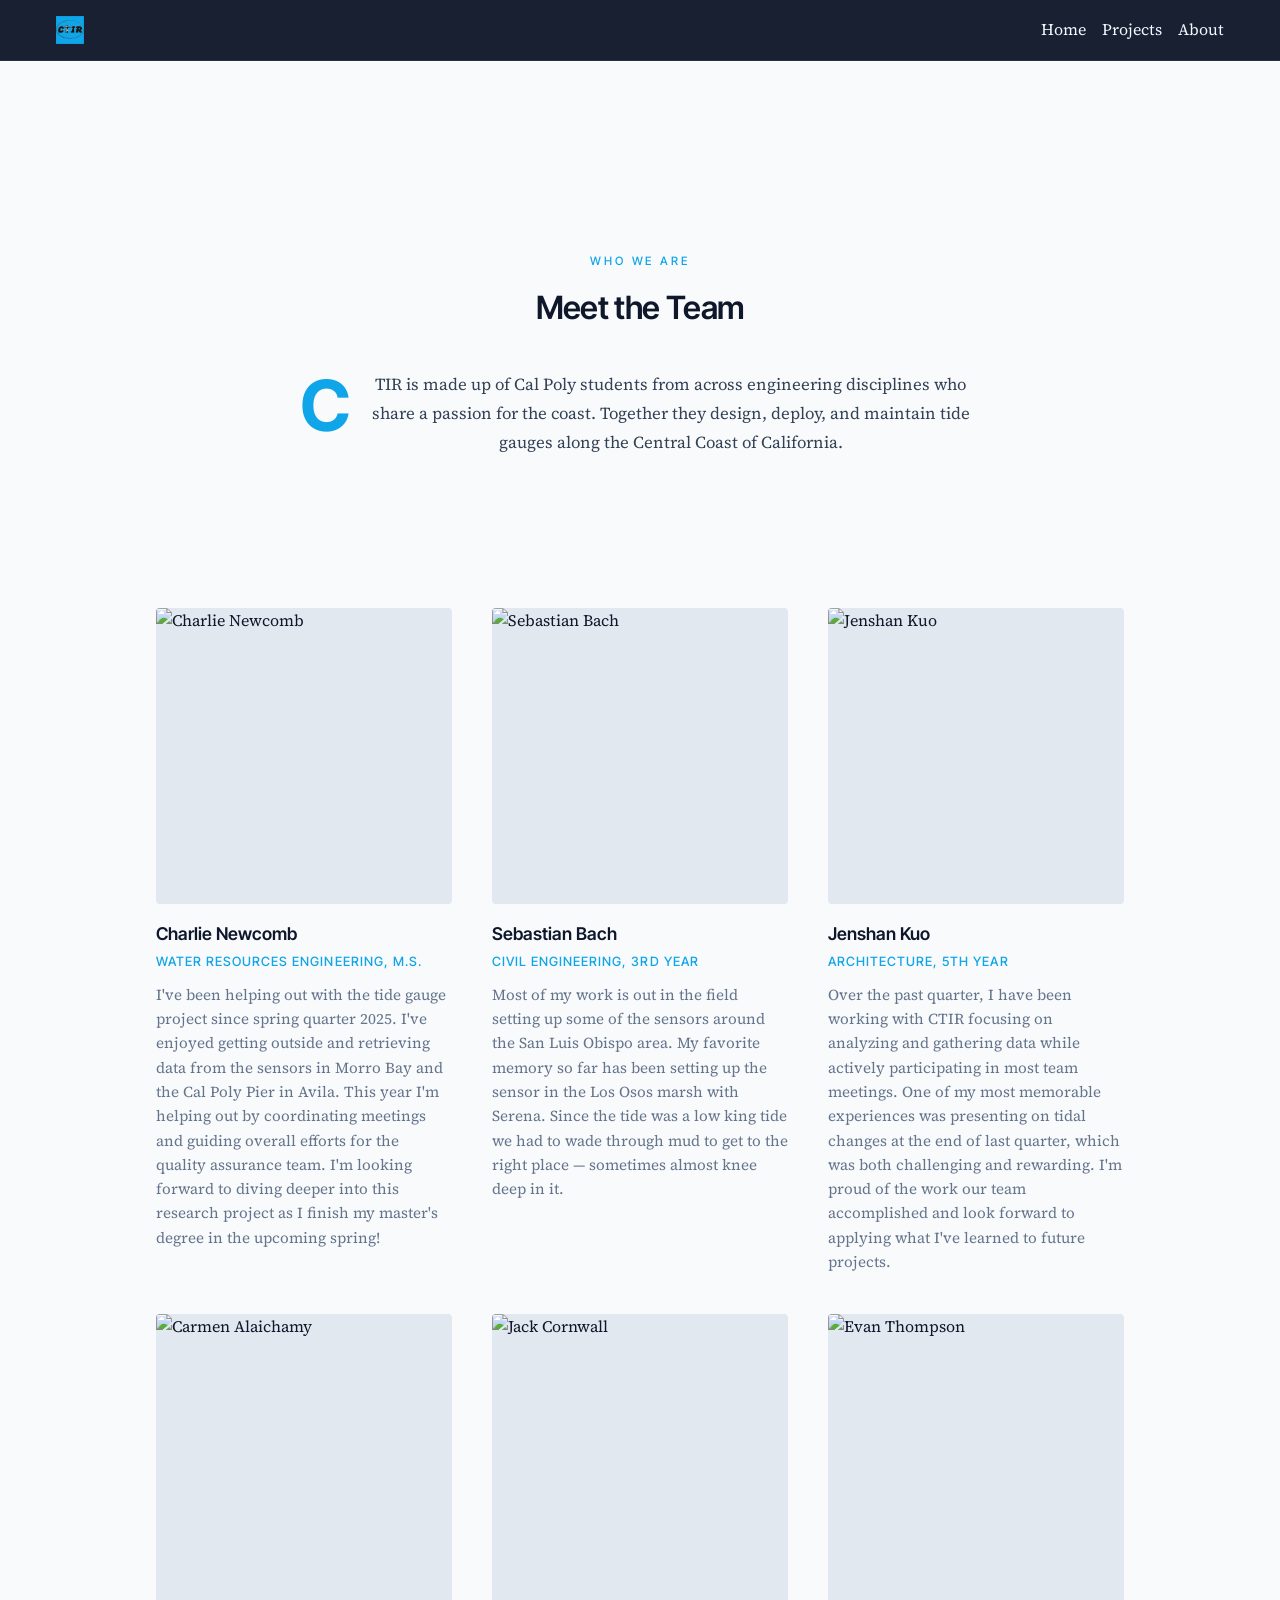
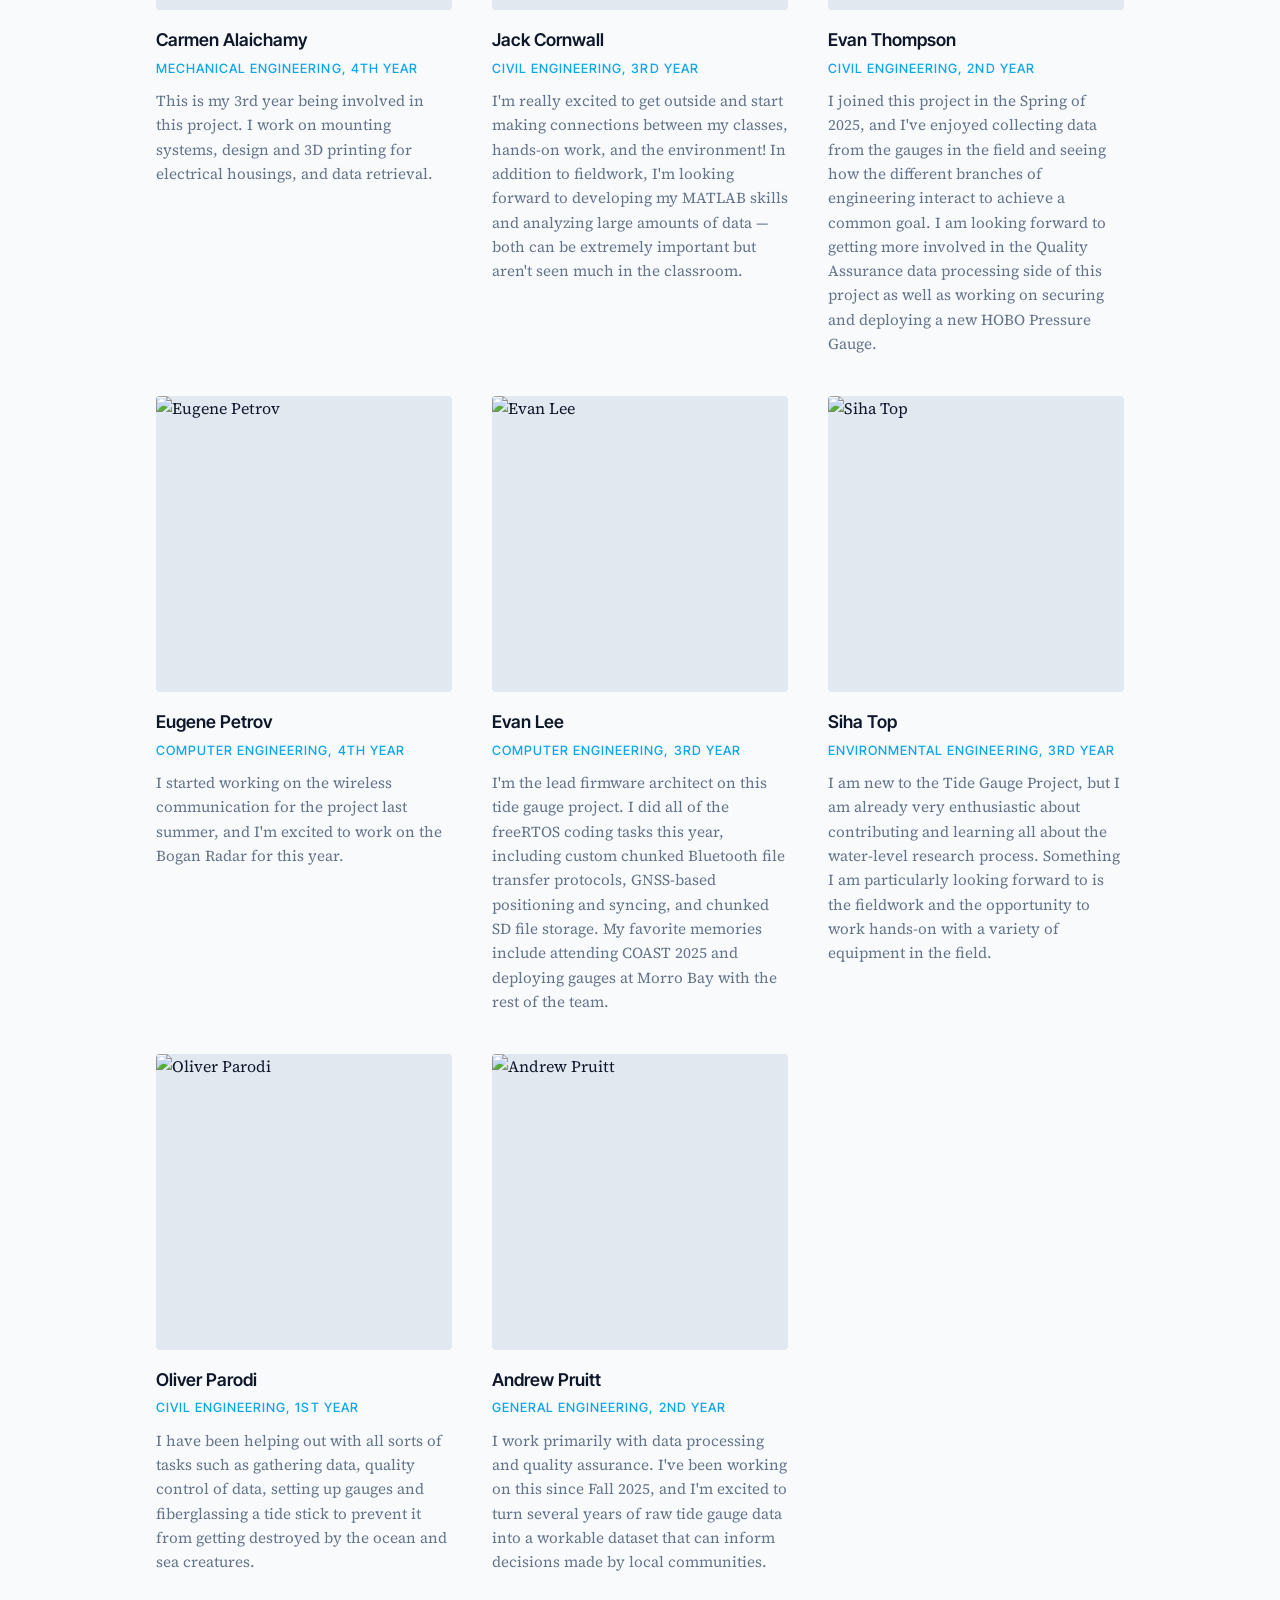
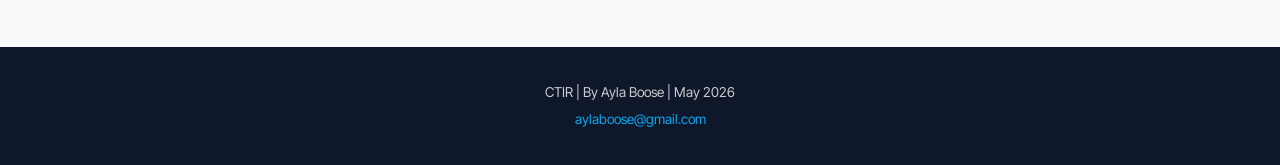
==== about.html @ 371cfb8a "Add files via upload" ====
<!DOCTYPE html>
<html lang="en">
<head>
    <meta charset="UTF-8">
    <meta name="viewport" content="width=device-width, initial-scale=1.0">
    <title>About — CTIR</title>
    <link href="https://fonts.googleapis.com/css2?family=Caveat:wght@400;700&family=Inter+Tight:wght@300;400;500;600;700;900&family=Source+Serif+4:ital,wght@0,400;0,600;1,400&display=swap" rel="stylesheet">
    <link rel="stylesheet" href="style.css">
</head>
<body>
    <div id="scroll-progress"></div>

    <nav class="navbar scrolled">
        <div class="nav-container">
            <div class="logo"><img src="img/Artboard 1.png" /></div>
            <button class="hamburger" onclick="toggleNav()">
                <span></span>
                <span></span>
                <span></span>
            </button>
            <ul class="nav-links">
                <li><a href="index.html">Home</a></li>
                <li><a href="projects.html">Projects</a></li>
                <li><a href="about.html">About</a></li>
            </ul>
        </div>
    </nav>

    <section class="section story-text page-header">
        <span class="eyebrow">Who We Are</span>
        <h2>Meet the Team</h2>
        <p class="lead">CTIR is made up of Cal Poly students from across engineering disciplines who share a passion for the coast. Together they design, deploy, and maintain tide gauges along the Central Coast of California.</p>
    </section>

    <section class="section team-section">
        <div class="team-grid">

            <div class="team-card">
                <img src="https://drive.google.com/thumbnail?id=1FMKaZgAqzTxqPeZy336uRZpb05bdWrJz&sz=w400" alt="Charlie Newcomb" class="team-headshot">
                <div class="team-info">
                    <h3 class="team-name">Charlie Newcomb</h3>
                    <p class="team-role">Water Resources Engineering, M.S.</p>
                    <p class="team-bio">I've been helping out with the tide gauge project since spring quarter 2025. I've enjoyed getting outside and retrieving data from the sensors in Morro Bay and the Cal Poly Pier in Avila. This year I'm helping out by coordinating meetings and guiding overall efforts for the quality assurance team. I'm looking forward to diving deeper into this research project as I finish my master's degree in the upcoming spring!</p>
                </div>
            </div>

            <div class="team-card">
                <img src="https://drive.google.com/thumbnail?id=1Q3j2X6rcwWSLVxJKqeWXJdQ-cdLcFeIQ&sz=w400" alt="Sebastian Bach" class="team-headshot">
                <div class="team-info">
                    <h3 class="team-name">Sebastian Bach</h3>
                    <p class="team-role">Civil Engineering, 3rd Year</p>
                    <p class="team-bio">Most of my work is out in the field setting up some of the sensors around the San Luis Obispo area. My favorite memory so far has been setting up the sensor in the Los Osos marsh with Serena. Since the tide was a low king tide we had to wade through mud to get to the right place — sometimes almost knee deep in it.</p>
                </div>
            </div>

            <div class="team-card">
                <img src="https://drive.google.com/thumbnail?id=1XIW5AVnyJSqJCS4Or6MGAH--Qb8UlMqq&sz=w400" alt="Jenshan Kuo" class="team-headshot">
                <div class="team-info">
                    <h3 class="team-name">Jenshan Kuo</h3>
                    <p class="team-role">Architecture, 5th Year</p>
                    <p class="team-bio">Over the past quarter, I have been working with CTIR focusing on analyzing and gathering data while actively participating in most team meetings. One of my most memorable experiences was presenting on tidal changes at the end of last quarter, which was both challenging and rewarding. I'm proud of the work our team accomplished and look forward to applying what I've learned to future projects.</p>
                </div>
            </div>

            <div class="team-card">
                <img src="https://drive.google.com/thumbnail?id=1GfjWoiL4YIT-pq7QzvQWUxVIDGWyRFJ6&sz=w400" alt="Carmen Alaichamy" class="team-headshot">
                <div class="team-info">
                    <h3 class="team-name">Carmen Alaichamy</h3>
                    <p class="team-role">Mechanical Engineering, 4th Year</p>
                    <p class="team-bio">This is my 3rd year being involved in this project. I work on mounting systems, design and 3D printing for electrical housings, and data retrieval.</p>
                </div>
            </div>

            <div class="team-card">
                <img src="https://drive.google.com/thumbnail?id=1dsBkPF2pNdKwRRVxSBp8sl45mLHavTRt&sz=w400" alt="Jack Cornwall" class="team-headshot">
                <div class="team-info">
                    <h3 class="team-name">Jack Cornwall</h3>
                    <p class="team-role">Civil Engineering, 3rd Year</p>
                    <p class="team-bio">I'm really excited to get outside and start making connections between my classes, hands-on work, and the environment! In addition to fieldwork, I'm looking forward to developing my MATLAB skills and analyzing large amounts of data — both can be extremely important but aren't seen much in the classroom.</p>
                </div>
            </div>

            <div class="team-card">
                <img src="https://drive.google.com/thumbnail?id=1uEl2DtOt8whtW8QeQpo-G2m7NwO56y-w&sz=w400" alt="Evan Thompson" class="team-headshot">
                <div class="team-info">
                    <h3 class="team-name">Evan Thompson</h3>
                    <p class="team-role">Civil Engineering, 2nd Year</p>
                    <p class="team-bio">I joined this project in the Spring of 2025, and I've enjoyed collecting data from the gauges in the field and seeing how the different branches of engineering interact to achieve a common goal. I am looking forward to getting more involved in the Quality Assurance data processing side of this project as well as working on securing and deploying a new HOBO Pressure Gauge.</p>
                </div>
            </div>

            <div class="team-card">
                <img src="https://drive.google.com/thumbnail?id=1QygRYnPOdk9OgGnygCMUwknDyRATzQh9&sz=w400" alt="Eugene Petrov" class="team-headshot">
                <div class="team-info">
                    <h3 class="team-name">Eugene Petrov</h3>
                    <p class="team-role">Computer Engineering, 4th Year</p>
                    <p class="team-bio">I started working on the wireless communication for the project last summer, and I'm excited to work on the Bogan Radar for this year.</p>
                </div>
            </div>

            <div class="team-card">
                <img src="https://drive.google.com/thumbnail?id=1WKhp0tO-bKHM2mnYMnk4MQwyBh2dLrxb&sz=w400" alt="Evan Lee" class="team-headshot">
                <div class="team-info">
                    <h3 class="team-name">Evan Lee</h3>
                    <p class="team-role">Computer Engineering, 3rd Year</p>
                    <p class="team-bio">I'm the lead firmware architect on this tide gauge project. I did all of the freeRTOS coding tasks this year, including custom chunked Bluetooth file transfer protocols, GNSS-based positioning and syncing, and chunked SD file storage. My favorite memories include attending COAST 2025 and deploying gauges at Morro Bay with the rest of the team.</p>
                </div>
            </div>

            <div class="team-card">
                <img src="https://drive.google.com/thumbnail?id=1UXLxoh85RIbJtyfDKmt6eATZEpkKBKWR&sz=w400" alt="Siha Top" class="team-headshot">
                <div class="team-info">
                    <h3 class="team-name">Siha Top</h3>
                    <p class="team-role">Environmental Engineering, 3rd Year</p>
                    <p class="team-bio">I am new to the Tide Gauge Project, but I am already very enthusiastic about contributing and learning all about the water-level research process. Something I am particularly looking forward to is the fieldwork and the opportunity to work hands-on with a variety of equipment in the field.</p>
                </div>
            </div>

            <div class="team-card">
                <img src="https://drive.google.com/thumbnail?id=1LU6aJ-p-XzOK0tp7iBeZWWrpvlUiamV8&sz=w400" alt="Oliver Parodi" class="team-headshot">
                <div class="team-info">
                    <h3 class="team-name">Oliver Parodi</h3>
                    <p class="team-role">Civil Engineering, 1st Year</p>
                    <p class="team-bio">I have been helping out with all sorts of tasks such as gathering data, quality control of data, setting up gauges and fiberglassing a tide stick to prevent it from getting destroyed by the ocean and sea creatures.</p>
                </div>
            </div>

            <div class="team-card">
                <img src="https://drive.google.com/thumbnail?id=1Jj42MCmouS7PyjIXkImqj_JLCi2IH0TE&sz=w400" alt="Andrew Pruitt" class="team-headshot">
                <div class="team-info">
                    <h3 class="team-name">Andrew Pruitt</h3>
                    <p class="team-role">General Engineering, 2nd Year</p>
                    <p class="team-bio">I work primarily with data processing and quality assurance. I've been working on this since Fall 2025, and I'm excited to turn several years of raw tide gauge data into a workable dataset that can inform decisions made by local communities.</p>
                </div>
            </div>

        </div>
    </section>

    <footer id="footer">
        <p>CTIR | By Ayla Boose | May 2026</p>
        <p><a href="mailto:aylaboose@gmail.com">aylaboose@gmail.com</a></p>
    </footer>

    <button id="back-to-top" title="Back to top">&#8593; Top</button>
    <script src="script.js"></script>
</body>
</html>
---- style.css ----
/* ============================================
   TYPOGRAPHY & COLOR PALETTE
   Change these values to customize your entire story
   ============================================ */

:root {
    --primary-font: 'Source Serif 4', Georgia, serif;
    --heading-font: 'Inter Tight', system-ui, sans-serif;
    --primary-color: #0f172a;
    --secondary-color: #64748b;
    --accent-color: #0ea5e9;
    --background-color: #f8fafc;
    --dark-bg: #0f172a;
    --border-color: #cbd5e1;
    --spacing-unit: 16px;
}

/* ============================================
   GLOBAL STYLES
   ============================================ */

* {
    margin: 0;
    padding: 0;
    box-sizing: border-box;
}

html {
    scroll-behavior: smooth;
}

body {
    font-family: var(--primary-font);
    color: var(--primary-color);
    background-color: var(--background-color);
    line-height: 1.6;
    padding-top: 60px;
    font-feature-settings: "kern" 1, "liga" 1;
}

h1, h2, h3 {
    text-wrap: balance;
}

/* ============================================
   NAVIGATION BAR
   Fixed header that stays at top when scrolling
   ============================================ */

.navbar {
    position: fixed;
    top: 0;
    width: 100%;
    background-color: transparent;
    border-bottom: 1px solid rgba(240, 249, 255, 0.25);
    z-index: 1000;
    transition: background-color 0.35s ease, border-color 0.35s ease;
}

.navbar.scrolled {
    background-color: rgba(15, 23, 42, 0.96);
    backdrop-filter: blur(10px);
    border-bottom-color: rgba(255, 255, 255, 0.08);
}

.navbar.scrolled .logo,
.navbar.scrolled .nav-links a {
    color: #f0f9ff;
}

.navbar.scrolled .hamburger span {
    background-color: #f0f9ff;
}

.nav-container {
    max-width: 1200px;
    margin: 0 auto;
    padding: var(--spacing-unit);
    display: flex;
    justify-content: space-between;
    align-items: center;
}

.logo {
    color: #f0f9ff;
    font-size: 1.2em;
    font-weight: bold;
    font-family: var(--heading-font);
}

.logo img {
    height: 28px;
    width: auto;
    display: block;
    margin-right: auto;
}

.nav-links {
    display: flex;
    list-style: none;
    gap: var(--spacing-unit);
}

.nav-links a {
    color: #f0f9ff;
    text-decoration: none;
    transition: color 0.3s;
}

.nav-links a:hover {
    color: var(--accent-color);
}

/* ============================================
   HAMBURGER MENU (Mobile Only)
   Shows on screens smaller than 768px
   ============================================ */

.hamburger {
    display: none;
    flex-direction: column;
    justify-content: space-between;
    width: 28px;
    height: 20px;
    background: none;
    border: none;
    cursor: pointer;
    padding: 0;
}

.hamburger span {
    display: block;
    height: 3px;
    width: 100%;
    background-color: #f0f9ff;
    border-radius: 2px;
    transition: all 0.3s ease;
}

/* ============================================
   HERO SECTION
   Full-screen background image with headline overlay
   - TO CHANGE THE BACKGROUND IMAGE: update the
     background-image URL below
   ============================================ */

.hero {
    min-height: 75vh;
    background-image: url('img/hero.jpg'); /* <-- Change this to your image */
    background-size: cover;
    background-position: center;
    display: grid;
    grid-template-columns: 1fr 1fr;
    grid-template-rows: auto auto 1fr auto;
    padding: 80px 60px 60px;
    position: relative;
    margin-top: -60px;
}

.hero::before {
    content: '';
    position: absolute;
    inset: 0;
    background: linear-gradient(to top, rgba(10,20,40,0.92) 0%, rgba(10,20,40,0.3) 55%, transparent 100%);
    pointer-events: none;
}

.hero .byline {
    grid-column: 1;
    grid-row: 1;
    align-self: start;
    margin: 0;
    position: relative;
    z-index: 1;
}

.hero h1 {
    grid-column: 1;
    grid-row: 4;
    align-self: end;
    margin: 0;
    position: relative;
    z-index: 1;
    font-size: clamp(3.5em, 7vw, 7em);
    font-weight: 500;
    color: #f0f9ff;
    line-height: 1.0;
}

.hero .deck {
    grid-column: 2;
    grid-row: 2;
    align-self: start;
    justify-self: end;
    text-align: right;
    max-width: 480px;
    margin: 0;
    position: relative;
    z-index: 1;
}

.hero .scroll-hint {
    grid-column: 2;
    grid-row: 4;
    align-self: end;
    justify-self: end;
    color: rgba(240, 249, 255, 0.7);
    font-family: var(--heading-font);
    font-size: 0.85em;
    margin: 0;
    position: relative;
    z-index: 1;
}

h1 {
    font-family: var(--heading-font);
    font-size: 4.2em;
    font-weight: 900;
    color: var(--primary-color);
    line-height: 1.05;
    letter-spacing: -0.03em;
    margin-bottom: 20px;
}

.deck {
    font-size: 1.4em;
    font-weight: 400;
    color: rgba(240, 249, 255, 0.9);
    line-height: 1.5;
}

.byline {
    font-size: 0.8em;
    font-weight: 500;
    color: rgba(240, 249, 255, 0.65);
    font-family: var(--heading-font);
    text-transform: uppercase;
    letter-spacing: 0.1em;
}

/* ============================================
   HERO ELEMENTS IMAGE
   ============================================ */

.hero-elements {
    grid-column: 2;
    grid-row: 1;
    align-self: start;
    justify-self: end;
    width: 200px;
    height: auto;
    position: relative;
    z-index: 2;
}


/* ============================================
   PARALLAX DIVIDERS
   Full-width image strips between sections
   - TO CHANGE IMAGES: update the background-image
     URLs in .parallax-1, .parallax-2, .parallax-3
   - On mobile, the fixed effect is automatically
     disabled for better performance
   ============================================ */

.parallax-divider {
    min-height: 160px;
    background-attachment: fixed;
    background-size: cover;
    background-position: center;
    width: 100vw;
    margin-left: calc(-50vw + 50%);
}

.parallax-1 {
    background-image: url('img/parallax1.jpg');
}

.parallax-2 {
    background-image: url('img/parallax2.jpg');
}

.parallax-3 {
    background-image: url('img/parallax3.jpg');
}

/* ============================================
   BACK TO TOP BUTTON
   Appears in the bottom-right corner after
   the user scrolls down 300px
   ============================================ */

#back-to-top {
    opacity: 0;
    visibility: hidden;
    position: fixed;
    bottom: 24px;
    right: 24px;
    z-index: 999;
    background-color: var(--primary-color);
    color: #f0f9ff;
    border: none;
    padding: 10px 16px;
    font-family: var(--heading-font);
    font-size: 0.85em;
    cursor: pointer;
    border-radius: 4px;
    transition: opacity 0.3s ease, visibility 0.3s ease, background-color 0.2s ease;
}

#back-to-top.visible {
    opacity: 1;
    visibility: visible;
}

#back-to-top:hover {
    background-color: var(--accent-color);
}

/* ============================================
   CONTENT SECTIONS
   Shared styles for Photos, Audio, Video sections
   ============================================ */

.section {
    padding: 72px var(--spacing-unit);
    max-width: 1000px;
    margin: 0 auto;
}

.page-header {
    padding-top: 120px;
}

.section h2 {
    font-family: var(--heading-font);
    font-size: 2em;
    font-weight: 600;
    letter-spacing: -0.02em;
    color: var(--primary-color);
    margin: 0 auto 36px;
    padding-bottom: 0;
    border-bottom: none;
    width: fit-content;
    display: block;
    text-align: center;
}

.section-intro {
    color: var(--secondary-color);
    margin: 0 auto 36px;
    max-width: 700px;
    text-align: center;
}

/* ============================================
   STORY TEXT SECTION
   ============================================ */

.story-text p {
    max-width: 680px;
    margin: 0 auto 1.8em;
    font-size: 1.05em;
    font-weight: 400;
    line-height: 1.75;
    text-align: center;
    color: #334155;
}

.story-text h2 {
    margin-top: 72px;
}

.story-text h2:first-child {
    margin-top: 0;
}

.story-text h1 {
    margin-top: 200px;
}

blockquote {
    max-width: 620px;
    margin: 64px auto;
    padding: 20px 32px 20px 40px;
    font-family: var(--primary-font);
    font-size: 1.25em;
    font-style: italic;
    font-weight: 400;
    line-height: 1.7;
    text-align: left;
    color: var(--primary-color);
    border-left: 4px solid var(--accent-color);
    position: relative;
    background-color: transparent;
}

blockquote::before {
    content: '\201C';
    position: absolute;
    top: -4px;
    left: 28px;
    font-family: var(--primary-font);
    font-size: 5em;
    line-height: 1;
    color: var(--accent-color);
    opacity: 0.2;
    pointer-events: none;
}

/* Alternate background for every other section */
.alt-bg {
    max-width: 100%;
    background-color: #0f172a;
    padding: 72px 40px;
    color: #e2f0fb;
    border-radius: 8px;
    box-shadow: 0 8px 40px rgba(0, 0, 0, 0.28), 0 2px 10px rgba(0, 0, 0, 0.14);
    margin-left: calc(-1 * var(--spacing-unit));
    margin-right: calc(-1 * var(--spacing-unit));
    margin-bottom: 72px;
}

.alt-bg h2 {
    color: #f0f9ff;
}

.alt-bg .section-intro {
    color: #94a3b8;
}

.alt-bg .audio-label {
    color: #94a3b8;
}

.alt-bg .audio-instructions {
    color: #64748b;
}

.alt-bg .slide-counter {
    color: #94a3b8;
}

/* ============================================
   PHOTOS / SLIDESHOW
   ============================================ */

.slideshow {
    position: relative;
    width: 100%;
    background-color: #0f172a;
}

.slide {
    display: none;
}

.slide.active {
    display: block;
}

.slide img {
    width: 100%;
    height: auto;
    display: block;
}

.caption {
    background-color: #0f172a;
    color: #f0f9ff;
    font-size: 0.8em;
    font-style: italic;
    padding: 10px 14px;
    text-align: center;
}

.slide-controls {
    display: flex;
    align-items: center;
    justify-content: center;
    gap: 20px;
    margin-top: 12px;
}

.slide-controls button {
    background-color: var(--primary-color);
    color: #f0f9ff;
    border: none;
    padding: 8px 20px;
    cursor: pointer;
    font-family: var(--heading-font);
    font-size: 0.9em;
    border-radius: 100px;
    transition: background-color 0.2s;
}

.slide-controls button:hover {
    background-color: var(--accent-color);
}

.slide-counter {
    font-family: var(--heading-font);
    font-size: 0.9em;
    color: var(--secondary-color);
}

/* ============================================
   AUDIO SECTION
   Clickable speaker images with GIF/JPG rollover
   ============================================ */

.audio-board {
    display: flex;
    justify-content: center;
    gap: 32px;
    flex-wrap: wrap;
}

.audio-speaker {
    position: relative;
    text-align: center;
    flex: 1 1 200px;
    max-width: 280px;
}

.audio-speaker .rollover {
    transition: transform 0.25s ease;
}

.audio-speaker:hover .rollover {
    transform: scale(1.02);
}

.audio-speaker::after {
    content: '▶';
    position: absolute;
    top: 12px;
    right: 12px;
    width: 32px;
    height: 32px;
    background-color: rgba(0, 0, 0, 0.6);
    color: #f0f9ff;
    border-radius: 50%;
    display: flex;
    align-items: center;
    justify-content: center;
    font-size: 0.75em;
    padding-left: 2px;
    pointer-events: none;
    transition: background-color 0.2s ease;
}

.audio-speaker:hover::after {
    background-color: var(--accent-color);
}

.rollover {
    width: 100%;
    cursor: pointer;
    display: block;
}

.audio-label {
    font-family: var(--heading-font);
    font-size: 0.9em;
    font-weight: bold;
    margin-top: 8px;
    color: var(--secondary-color);
    text-transform: uppercase;
    letter-spacing: 0.03em;
}

.audio-instructions {
    text-align: center;
    margin-top: 20px;
    font-size: 0.85em;
    color: var(--secondary-color);
    font-family: var(--heading-font);
}

/* ============================================
   VIDEO SECTION
   ============================================ */

.video-wrapper {
    width: 100%;
}

video {
    width: 100%;
    height: auto;
    display: block;
    background-color: #0f172a;
}

/* ============================================
   INFOGRAPHIC (Optional section)
   ============================================ */

.infographic-wrapper {
    width: 100%;
    overflow: hidden;
}

.infographic-wrapper iframe {
    width: 100%;
    border: none;
}

/* ============================================
   READ ABOUT US LINKS
   ============================================ */

#read-about-us a,
#read-about-us a:visited,
#read-about-us a:hover,
#read-about-us a:active {
    color: var(--accent-color);
    text-decoration: none;
}

#read-about-us h2 + p,
#read-about-us p + p {
    margin-top: 2.4em;
}

/* ============================================
   ARTICLE CARDS (Read About Us)
   ============================================ */

.article-cards {
    display: grid;
    grid-template-columns: repeat(3, 1fr);
    gap: 24px;
    margin-top: 40px;
}

.article-card {
    position: relative;
    background: #fff;
    border-radius: 4px;
    overflow: hidden;
    border: 1px solid var(--border-color);
    box-shadow: none;
    text-decoration: none;
    display: flex;
    flex-direction: column;
    transition: transform 0.25s ease, box-shadow 0.25s ease, border-color 0.25s ease;
}

.article-card::before {
    content: '';
    position: absolute;
    top: 0;
    left: 0;
    width: 100%;
    height: 3px;
    background-color: var(--accent-color);
    transform: scaleX(0);
    transform-origin: left;
    transition: transform 0.3s ease;
    z-index: 2;
}

.article-card:hover {
    transform: translateY(-4px);
    border-color: var(--accent-color);
    box-shadow: 0 8px 32px rgba(14, 165, 233, 0.15);
}

.article-card:hover::before {
    transform: scaleX(1);
}

.article-card-img {
    height: 180px;
    background-size: cover;
    background-position: center;
    background-color: var(--accent-color);
    transition: opacity 0.25s ease;
}

.article-card:hover .article-card-img {
    opacity: 0.88;
}

.article-card-body {
    padding: 20px;
    display: flex;
    flex-direction: column;
    gap: 10px;
    flex: 1;
}

.article-card-body p {
    font-family: var(--heading-font);
    font-size: 0.95em;
    font-weight: 600;
    color: var(--primary-color);
    line-height: 1.4;
    margin: 0;
    text-align: left;
}

.article-source {
    font-family: var(--heading-font);
    font-size: 0.75em;
    font-weight: 500;
    color: var(--accent-color);
    text-transform: uppercase;
    letter-spacing: 0.08em;
    margin-top: auto;
}

@media (max-width: 768px) {
    .article-cards {
        grid-template-columns: 1fr;
        justify-items: center;
    }

    .article-card {
        width: 100%;
        max-width: 420px;
    }

    .article-card-img {
        background-position: center center;
    }
}

/* ============================================
   DROP CAP
   ============================================ */

.story-text .lead::first-letter {
    float: left;
    font-family: var(--heading-font);
    font-size: 4.2em;
    font-weight: 700;
    line-height: 0.85;
    padding: 6px 10px 0 0;
    color: var(--accent-color);
}

/* ============================================
   LOCATION LIST
   ============================================ */

.location-list {
    max-width: 680px;
    margin: 0 auto 1.8em;
    padding: 0;
    list-style: none;
}

.location-list li {
    font-size: 1.05em;
    line-height: 1.7;
    color: #334155;
    padding: 14px 0;
    border-bottom: 1px solid var(--border-color);
    text-align: left;
}

.location-list li:last-child {
    border-bottom: none;
}

.location-list strong {
    font-family: var(--heading-font);
    font-weight: 600;
    color: var(--primary-color);
}

.storymap-wrapper {
    margin-top: 48px;
    width: 100%;
    position: relative;
    padding-bottom: 56.25%;
    height: 0;
    overflow: hidden;
    border-radius: 6px;
}

.storymap-wrapper iframe {
    position: absolute;
    top: 0;
    left: 0;
    width: 100%;
    height: 100%;
    border: none;
}

/* ============================================
   PULL QUOTE
   ============================================ */

.pull-quote {
    max-width: 760px;
    margin: 64px auto;
    padding: 0 20px;
    font-family: var(--heading-font);
    font-size: 1.9em;
    font-weight: 500;
    line-height: 1.3;
    text-align: center;
    color: var(--primary-color);
    letter-spacing: -0.01em;
}

.pull-quote::before { content: '\201C'; color: var(--accent-color); }
.pull-quote::after  { content: '\201D'; color: var(--accent-color); }

/* ============================================
   EYEBROW LABELS
   ============================================ */

.eyebrow {
    display: block;
    font-family: var(--heading-font);
    font-size: 0.72em;
    font-weight: 500;
    text-transform: uppercase;
    letter-spacing: 0.25em;
    color: var(--accent-color);
    text-align: center;
    margin-bottom: 12px;
}

.story-text .eyebrow {
    margin-top: 72px;
}

.story-text .eyebrow + h2 {
    margin-top: 0;
}

#news .eyebrow {
    margin-top: 0;
}

/* ============================================
   SCROLL PROGRESS BAR
   ============================================ */

#scroll-progress {
    position: fixed;
    top: 0;
    left: 0;
    height: 3px;
    width: 0%;
    background-color: var(--accent-color);
    z-index: 1001;
    transition: width 0.1s ease-out;
}

/* ============================================
   SCROLL REVEAL WORDS
   ============================================ */

.reveal-word {
    color: #94a3b8;
    transition: color 0.5s ease;
    display: inline;
}

.reveal-word.revealed {
    color: var(--primary-color);
}

.alt-bg .reveal-word {
    color: rgba(255, 255, 255, 0.08);
}

.alt-bg .reveal-word.revealed {
    color: #f0f9ff;
}

/* ============================================
   TEAM GRID (About page)
   ============================================ */

.team-section {
    padding-top: 0;
}

.team-grid {
    display: grid;
    grid-template-columns: repeat(auto-fill, minmax(280px, 1fr));
    gap: 40px;
    margin-top: 48px;
}

.team-card {
    display: flex;
    flex-direction: column;
    gap: 16px;
}

.team-headshot {
    width: 100%;
    aspect-ratio: 1 / 1;
    object-fit: cover;
    object-position: top;
    border-radius: 4px;
    background-color: #e2e8f0;
}

.team-info {
    display: flex;
    flex-direction: column;
    gap: 4px;
}

.team-name {
    font-family: var(--heading-font);
    font-size: 1.1em;
    font-weight: 600;
    color: var(--primary-color);
    margin: 0;
}

.team-role {
    font-family: var(--heading-font);
    font-size: 0.8em;
    font-weight: 500;
    color: var(--accent-color);
    text-transform: uppercase;
    letter-spacing: 0.08em;
    margin: 0 0 6px;
}

.team-bio {
    font-size: 0.95em;
    color: var(--secondary-color);
    line-height: 1.6;
    margin: 0;
}

/* ============================================
   FOOTER
   ============================================ */

footer {
    background-color: var(--primary-color);
    color: #ccc;
    text-align: center;
    padding: 32px var(--spacing-unit);
    font-family: var(--heading-font);
    font-size: 0.85em;
    line-height: 2;
}

footer a {
    color: var(--accent-color);
    text-decoration: none;
}

footer a:hover {
    text-decoration: underline;
}

/* ============================================
   RESPONSIVE / MOBILE STYLES
   Screens smaller than 768px
   ============================================ */

@media (max-width: 768px) {

    body {
        padding-top: 56px;
    }

    .hero {
        grid-template-columns: 1fr;
        grid-template-rows: auto 1fr auto auto auto auto;
        padding: 76px 24px 40px;
        margin-top: -56px;
        min-height: unset;
        height: 700px;
    }

    .hero h1 {
        grid-column: 1;
        grid-row: 3;
        align-self: end;
        font-size: clamp(3.2em, 13vw, 4.5em);
        line-height: 1.0;
    }

    .hero-elements {
        grid-column: 1;
        grid-row: 4;
        justify-self: start;
        display: block;
        width: 120px;
        height: auto;
        margin: 12px 0;
    }

    .hero .deck {
        grid-column: 1;
        grid-row: 5;
        justify-self: start;
        text-align: left;
        max-width: 100%;
    }

    .hero .scroll-hint {
        grid-column: 1;
        grid-row: 6;
        justify-self: start;
    }

    .hamburger {
        display: flex;
    }

    .nav-links {
        display: flex;
        flex-direction: column;
        position: absolute;
        top: 56px;
        left: 0;
        width: 100%;
        background-color: rgba(15, 23, 42, 0.97);
        padding: 12px 0;
        gap: 0;
        opacity: 0;
        visibility: hidden;
        pointer-events: none;
        transform: translateY(-6px);
        transition: opacity 0.25s ease, visibility 0.25s ease, transform 0.25s ease;
    }

    .nav-links.open {
        opacity: 1;
        visibility: visible;
        pointer-events: auto;
        transform: translateY(0);
    }

    .nav-links li {
        width: 100%;
    }

    .nav-links a {
        display: block;
        padding: 12px var(--spacing-unit);
        color: #f0f9ff;
    }

    h1 {
        font-size: 2.6em;
        letter-spacing: -0.02em;
    }

    .hero-content {
        padding: 28px 24px;
        margin: 0 16px;
    }

    .deck {
        font-size: 1em;
    }

    .alt-bg {
        padding: 72px var(--spacing-unit);
        margin-left: 0;
        margin-right: 0;
        border-radius: 4px;
    }

    .audio-grid {
        flex-direction: column;
    }

    /* Parallax fixed effect doesn't work on iOS/Android,
       so we fall back to a normal background image */
    .parallax-divider {
        background-attachment: scroll;
        min-height: 100px;
    }
}
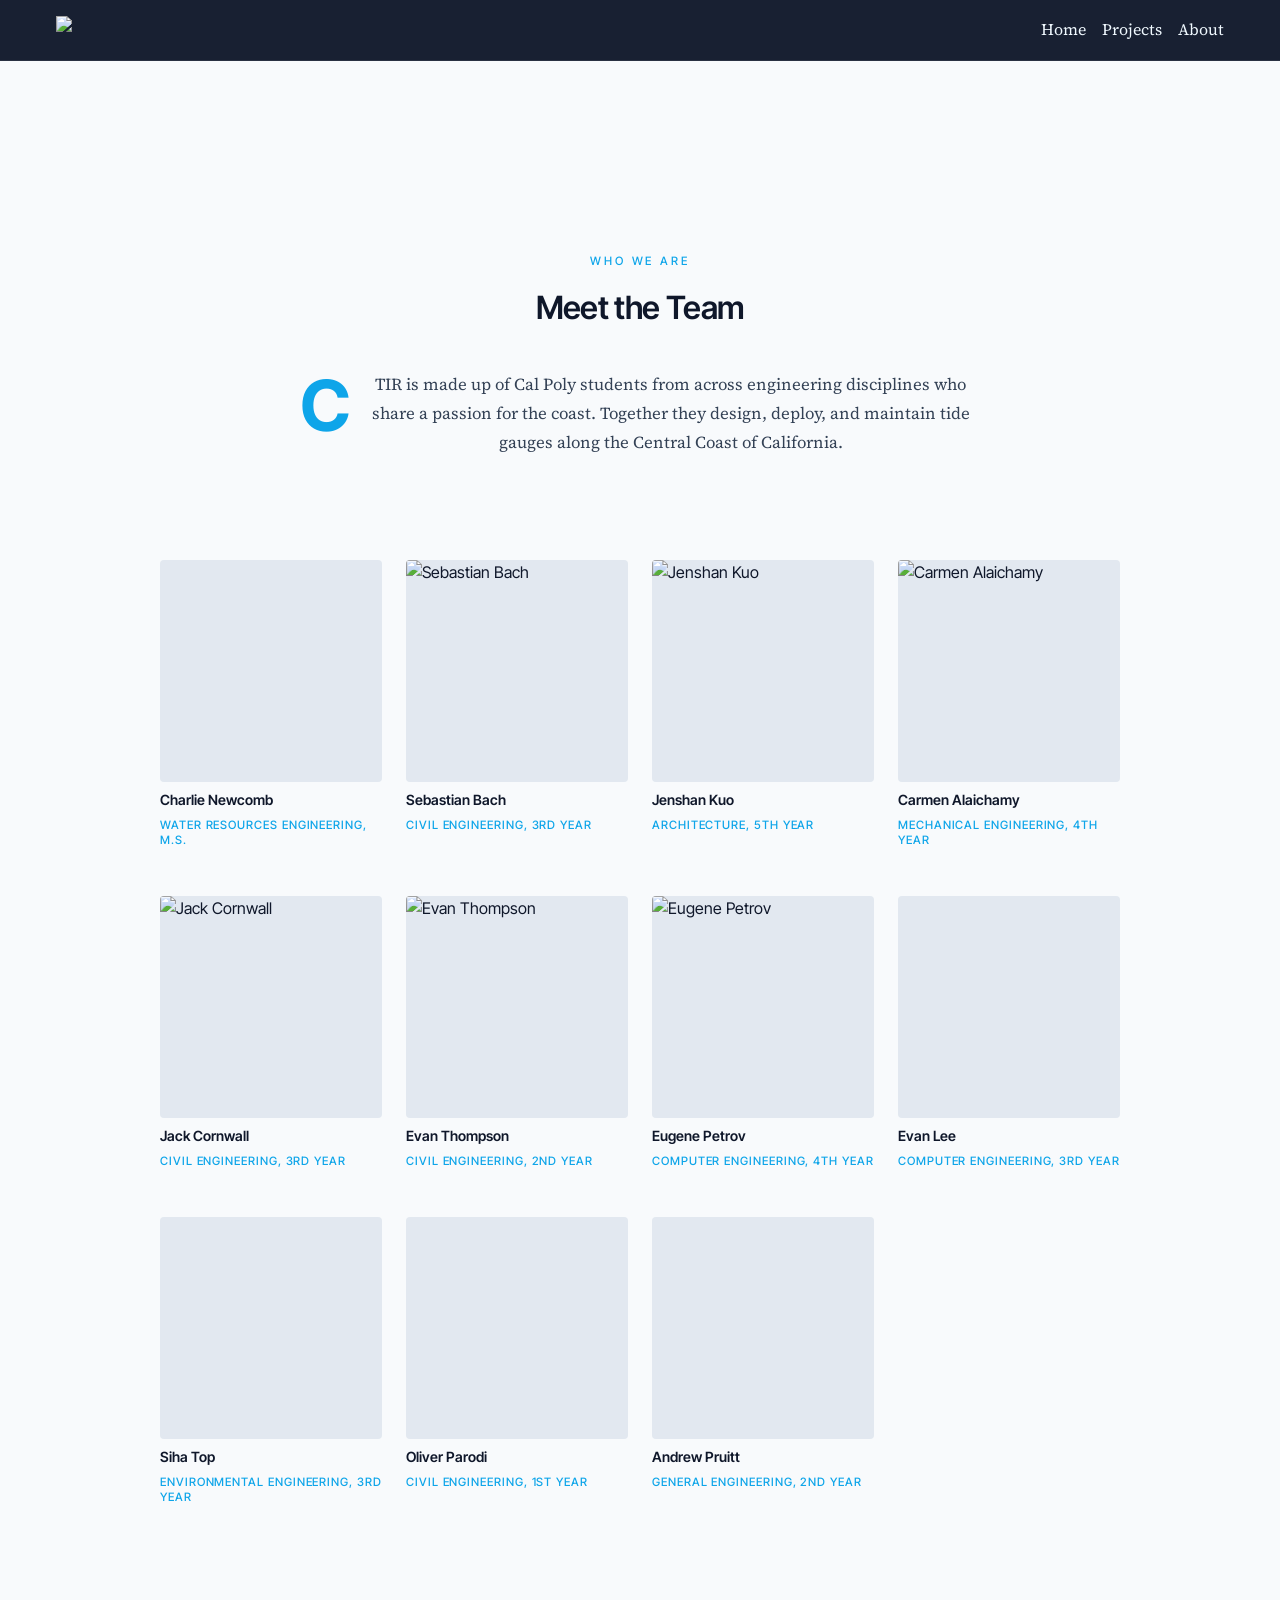
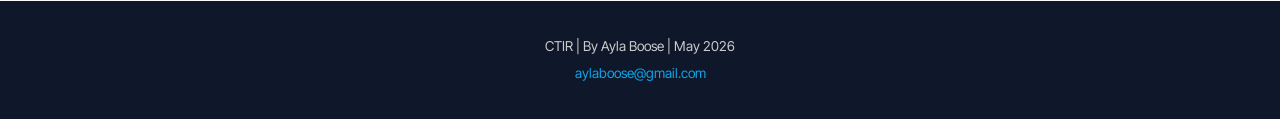
==== commit 61deae2f: "Add files via upload" ====
--- a/about.html
+++ b/about.html
@@ -12,7 +12,7 @@
 
     <nav class="navbar scrolled">
         <div class="nav-container">
-            <div class="logo"><img src="img/Artboard 1.png" /></div>
+            <div class="logo"><a href="index.html"><img src="img/CTIRstamp.png" /></a></div>
             <button class="hamburger" onclick="toggleNav()">
                 <span></span>
                 <span></span>
@@ -32,109 +32,147 @@
         <p class="lead">CTIR is made up of Cal Poly students from across engineering disciplines who share a passion for the coast. Together they design, deploy, and maintain tide gauges along the Central Coast of California.</p>
     </section>
 
-    <section class="section team-section">
-        <div class="team-grid">
+    <!-- ============================================
+         TEAM SECTION — Bio drawer grid
+         Click any card to open a full-width bio
+         drawer below that row. Click again or ✕ to close.
+         ============================================ -->
+    <section class="section team-section" style="padding-top:0;">
 
-            <div class="team-card">
-                <img src="https://drive.google.com/thumbnail?id=1FMKaZgAqzTxqPeZy336uRZpb05bdWrJz&sz=w400" alt="Charlie Newcomb" class="team-headshot">
-                <div class="team-info">
-                    <h3 class="team-name">Charlie Newcomb</h3>
-                    <p class="team-role">Water Resources Engineering, M.S.</p>
-                    <p class="team-bio">I've been helping out with the tide gauge project since spring quarter 2025. I've enjoyed getting outside and retrieving data from the sensors in Morro Bay and the Cal Poly Pier in Avila. This year I'm helping out by coordinating meetings and guiding overall efforts for the quality assurance team. I'm looking forward to diving deeper into this research project as I finish my master's degree in the upcoming spring!</p>
-                </div>
-            </div>
+      <style>
+        .tg-wrap{font-family:'Inter Tight',system-ui,sans-serif;background:#f8fafc;}
+        .tg-grid{display:grid;grid-template-columns:repeat(auto-fill,minmax(180px,1fr));gap:1.5rem;max-width:960px;margin:0 auto;}
+        .tg-card{cursor:pointer;display:flex;flex-direction:column;gap:.6rem;}
+        .tg-img-wrap{position:relative;overflow:hidden;border-radius:4px;aspect-ratio:1/1;background:#e2e8f0;}
+        .tg-img-wrap::after{content:'';position:absolute;inset:0;background:rgba(14,165,233,0);transition:background .22s ease;}
+        .tg-card:hover .tg-img-wrap::after,.tg-card.active .tg-img-wrap::after{background:rgba(14,165,233,0.12);}
+        .tg-card.active .tg-img-wrap{outline:2px solid #0ea5e9;outline-offset:2px;}
+        .tg-img{width:100%;height:100%;object-fit:cover;object-position:top;display:block;transition:transform .35s ease;}
+        .tg-card:hover .tg-img{transform:scale(1.04);}
+        .tg-arrow{position:absolute;bottom:-8px;left:50%;transform:translateX(-50%);width:0;height:0;border-left:10px solid transparent;border-right:10px solid transparent;border-top:10px solid #0ea5e9;opacity:0;transition:opacity .2s ease,bottom .2s ease;z-index:2;}
+        .tg-card.active .tg-arrow{opacity:1;bottom:-2px;}
+        .tg-name{font-size:.88rem;font-weight:600;color:#0f172a;line-height:1.2;}
+        .tg-role{font-size:.72rem;font-weight:500;text-transform:uppercase;letter-spacing:.08em;color:#0ea5e9;line-height:1.3;}
+        .tg-drawer{grid-column:1/-1;overflow:hidden;max-height:0;transition:max-height .42s cubic-bezier(.4,0,.2,1),opacity .3s ease;opacity:0;}
+        .tg-drawer.open{max-height:340px;opacity:1;}
+        .tg-drawer-inner{background:#0f172a;border-radius:6px;padding:1.8rem 2rem;display:flex;gap:2rem;align-items:flex-start;margin-top:.5rem;}
+        .tg-drawer-img{width:90px;height:90px;border-radius:4px;object-fit:cover;object-position:top;flex-shrink:0;}
+        .tg-drawer-body{flex:1;display:flex;flex-direction:column;gap:.5rem;}
+        .tg-drawer-name{font-family:'Inter Tight',system-ui,sans-serif;font-size:1.1rem;font-weight:600;color:#f0f9ff;}
+        .tg-drawer-role{font-family:'Inter Tight',system-ui,sans-serif;font-size:.72rem;font-weight:500;text-transform:uppercase;letter-spacing:.1em;color:#0ea5e9;}
+        .tg-drawer-bio{font-family:'Source Serif 4',Georgia,serif;font-size:.9rem;color:rgba(240,249,255,.72);line-height:1.75;}
+        .tg-close{background:none;border:none;cursor:pointer;color:#334155;font-size:1.2rem;line-height:1;padding:.2rem;flex-shrink:0;transition:color .15s;}
+        .tg-close:hover{color:#f0f9ff;}
+      </style>
 
-            <div class="team-card">
-                <img src="https://drive.google.com/thumbnail?id=1Q3j2X6rcwWSLVxJKqeWXJdQ-cdLcFeIQ&sz=w400" alt="Sebastian Bach" class="team-headshot">
-                <div class="team-info">
-                    <h3 class="team-name">Sebastian Bach</h3>
-                    <p class="team-role">Civil Engineering, 3rd Year</p>
-                    <p class="team-bio">Most of my work is out in the field setting up some of the sensors around the San Luis Obispo area. My favorite memory so far has been setting up the sensor in the Los Osos marsh with Serena. Since the tide was a low king tide we had to wade through mud to get to the right place — sometimes almost knee deep in it.</p>
-                </div>
-            </div>
+      <div class="tg-wrap">
+        <div class="tg-grid" id="tg-grid"></div>
+      </div>
 
-            <div class="team-card">
-                <img src="https://drive.google.com/thumbnail?id=1XIW5AVnyJSqJCS4Or6MGAH--Qb8UlMqq&sz=w400" alt="Jenshan Kuo" class="team-headshot">
-                <div class="team-info">
-                    <h3 class="team-name">Jenshan Kuo</h3>
-                    <p class="team-role">Architecture, 5th Year</p>
-                    <p class="team-bio">Over the past quarter, I have been working with CTIR focusing on analyzing and gathering data while actively participating in most team meetings. One of my most memorable experiences was presenting on tidal changes at the end of last quarter, which was both challenging and rewarding. I'm proud of the work our team accomplished and look forward to applying what I've learned to future projects.</p>
-                </div>
-            </div>
+      <script>
+        (function(){
+          var members=[
+            {name:"Charlie Newcomb",role:"Water Resources Engineering, M.S.",img:"https://drive.google.com/thumbnail?id=1FMKaZgAqzTxqPeZy336uRZpb05bdWrJz&sz=w400",bio:"I've been helping out with the tide gauge project since spring quarter 2025. I've enjoyed getting outside and retrieving data from the sensors in Morro Bay and the Cal Poly Pier in Avila. This year I'm helping out by coordinating meetings and guiding overall efforts for the quality assurance team. I'm looking forward to diving deeper into this research project as I finish my master's degree in the upcoming spring!"},
+            {name:"Sebastian Bach",role:"Civil Engineering, 3rd Year",img:"https://drive.google.com/thumbnail?id=1Q3j2X6rcwWSLVxJKqeWXJdQ-cdLcFeIQ&sz=w400",bio:"Most of my work is out in the field setting up some of the sensors around the San Luis Obispo area. My favorite memory so far has been setting up the sensor in the Los Osos marsh with Serena. Since the tide was a low king tide we had to wade through mud to get to the right place — sometimes almost knee deep in it."},
+            {name:"Jenshan Kuo",role:"Architecture, 5th Year",img:"https://drive.google.com/thumbnail?id=1ckH-ESTsw72JkWcHCweAHdf884xbxlXY&sz=w400",bio:"Over the past quarter, I have been working with CTIR focusing on analyzing and gathering data while actively participating in most team meetings. One of my most memorable experiences was presenting on tidal changes at the end of last quarter, which was both challenging and rewarding. I'm proud of the work our team accomplished and look forward to applying what I've learned to future projects."},
+            {name:"Carmen Alaichamy",role:"Mechanical Engineering, 4th Year",img:"https://drive.google.com/thumbnail?id=1GfjWoiL4YIT-pq7QzvQWUxVIDGWyRFJ6&sz=w400",bio:"This is my 3rd year being involved in this project. I work on mounting systems, design and 3D printing for electrical housings, and data retrieval."},
+            {name:"Jack Cornwall",role:"Civil Engineering, 3rd Year",img:"https://drive.google.com/thumbnail?id=1dsBkPF2pNdKwRRVxSBp8sl45mLHavTRt&sz=w400",bio:"I'm really excited to get outside and start making connections between my classes, hands-on work, and the environment! In addition to fieldwork, I'm looking forward to developing my MATLAB skills and analyzing large amounts of data — both can be extremely important but aren't seen much in the classroom."},
+            {name:"Evan Thompson",role:"Civil Engineering, 2nd Year",img:"https://drive.google.com/thumbnail?id=1uEl2DtOt8whtW8QeQpo-G2m7NwO56y-w&sz=w400",bio:"I joined this project in the Spring of 2025, and I've enjoyed collecting data from the gauges in the field and seeing how the different branches of engineering interact to achieve a common goal. I am looking forward to getting more involved in the Quality Assurance data processing side of this project as well as working on securing and deploying a new HOBO Pressure Gauge."},
+            {name:"Eugene Petrov",role:"Computer Engineering, 4th Year",img:"https://drive.google.com/thumbnail?id=1QygRYnPOdk9OgGnygCMUwknDyRATzQh9&sz=w400",bio:"I started working on the wireless communication for the project last summer, and I'm excited to work on the Bogan Radar for this year."},
+            {name:"Evan Lee",role:"Computer Engineering, 3rd Year",img:"https://drive.google.com/thumbnail?id=1WKhp0tO-bKHM2mnYMnk4MQwyBh2dLrxb&sz=w400",pos:"center",bio:"I'm the lead firmware architect on this tide gauge project. I did all of the freeRTOS coding tasks this year, including custom chunked Bluetooth file transfer protocols, GNSS-based positioning and syncing, and chunked SD file storage. My favorite memories include attending COAST 2025 and deploying gauges at Morro Bay with the rest of the team."},
+            {name:"Siha Top",role:"Environmental Engineering, 3rd Year",img:"https://drive.google.com/thumbnail?id=1UXLxoh85RIbJtyfDKmt6eATZEpkKBKWR&sz=w400",bio:"I am new to the Tide Gauge Project, but I am already very enthusiastic about contributing and learning all about the water-level research process. Something I am particularly looking forward to is the fieldwork and the opportunity to work hands-on with a variety of equipment in the field."},
+            {name:"Oliver Parodi",role:"Civil Engineering, 1st Year",img:"https://drive.google.com/thumbnail?id=1LU6aJ-p-XzOK0tp7iBeZWWrpvlUiamV8&sz=w400",bio:"I have been helping out with all sorts of tasks such as gathering data, quality control of data, setting up gauges and fiberglassing a tide stick to prevent it from getting destroyed by the ocean and sea creatures."},
+            {name:"Andrew Pruitt",role:"General Engineering, 2nd Year",img:"https://drive.google.com/thumbnail?id=1Jj42MCmouS7PyjIXkImqj_JLCi2IH0TE&sz=w400",pos:"center",bio:"I work primarily with data processing and quality assurance. I've been working on this since Fall 2025, and I'm excited to turn several years of raw tide gauge data into a workable dataset that can inform decisions made by local communities."},
+          ];
 
-            <div class="team-card">
-                <img src="https://drive.google.com/thumbnail?id=1GfjWoiL4YIT-pq7QzvQWUxVIDGWyRFJ6&sz=w400" alt="Carmen Alaichamy" class="team-headshot">
-                <div class="team-info">
-                    <h3 class="team-name">Carmen Alaichamy</h3>
-                    <p class="team-role">Mechanical Engineering, 4th Year</p>
-                    <p class="team-bio">This is my 3rd year being involved in this project. I work on mounting systems, design and 3D printing for electrical housings, and data retrieval.</p>
-                </div>
-            </div>
+          var grid=document.getElementById('tg-grid');
+          var activeIndex=null;
+          var drawers=[];
+          var cardEls=[];
 
-            <div class="team-card">
-                <img src="https://drive.google.com/thumbnail?id=1dsBkPF2pNdKwRRVxSBp8sl45mLHavTRt&sz=w400" alt="Jack Cornwall" class="team-headshot">
-                <div class="team-info">
-                    <h3 class="team-name">Jack Cornwall</h3>
-                    <p class="team-role">Civil Engineering, 3rd Year</p>
-                    <p class="team-bio">I'm really excited to get outside and start making connections between my classes, hands-on work, and the environment! In addition to fieldwork, I'm looking forward to developing my MATLAB skills and analyzing large amounts of data — both can be extremely important but aren't seen much in the classroom.</p>
-                </div>
-            </div>
+          function getColCount(){
+            var style=window.getComputedStyle(grid);
+            return style.gridTemplateColumns.split(' ').length;
+          }
 
-            <div class="team-card">
-                <img src="https://drive.google.com/thumbnail?id=1uEl2DtOt8whtW8QeQpo-G2m7NwO56y-w&sz=w400" alt="Evan Thompson" class="team-headshot">
-                <div class="team-info">
-                    <h3 class="team-name">Evan Thompson</h3>
-                    <p class="team-role">Civil Engineering, 2nd Year</p>
-                    <p class="team-bio">I joined this project in the Spring of 2025, and I've enjoyed collecting data from the gauges in the field and seeing how the different branches of engineering interact to achieve a common goal. I am looking forward to getting more involved in the Quality Assurance data processing side of this project as well as working on securing and deploying a new HOBO Pressure Gauge.</p>
-                </div>
-            </div>
+          function closeAll(){
+            drawers.forEach(function(d){d.classList.remove('open');});
+            cardEls.forEach(function(c){c.classList.remove('active');});
+            activeIndex=null;
+          }
 
-            <div class="team-card">
-                <img src="https://drive.google.com/thumbnail?id=1QygRYnPOdk9OgGnygCMUwknDyRATzQh9&sz=w400" alt="Eugene Petrov" class="team-headshot">
-                <div class="team-info">
-                    <h3 class="team-name">Eugene Petrov</h3>
-                    <p class="team-role">Computer Engineering, 4th Year</p>
-                    <p class="team-bio">I started working on the wireless communication for the project last summer, and I'm excited to work on the Bogan Radar for this year.</p>
-                </div>
-            </div>
+          function build(){
+            grid.innerHTML='';
+            drawers=[];
+            cardEls=[];
 
-            <div class="team-card">
-                <img src="https://drive.google.com/thumbnail?id=1WKhp0tO-bKHM2mnYMnk4MQwyBh2dLrxb&sz=w400" alt="Evan Lee" class="team-headshot">
-                <div class="team-info">
-                    <h3 class="team-name">Evan Lee</h3>
-                    <p class="team-role">Computer Engineering, 3rd Year</p>
-                    <p class="team-bio">I'm the lead firmware architect on this tide gauge project. I did all of the freeRTOS coding tasks this year, including custom chunked Bluetooth file transfer protocols, GNSS-based positioning and syncing, and chunked SD file storage. My favorite memories include attending COAST 2025 and deploying gauges at Morro Bay with the rest of the team.</p>
-                </div>
-            </div>
+            var cols=getColCount();
+            var rows=Math.ceil(members.length/cols);
 
-            <div class="team-card">
-                <img src="https://drive.google.com/thumbnail?id=1UXLxoh85RIbJtyfDKmt6eATZEpkKBKWR&sz=w400" alt="Siha Top" class="team-headshot">
-                <div class="team-info">
-                    <h3 class="team-name">Siha Top</h3>
-                    <p class="team-role">Environmental Engineering, 3rd Year</p>
-                    <p class="team-bio">I am new to the Tide Gauge Project, but I am already very enthusiastic about contributing and learning all about the water-level research process. Something I am particularly looking forward to is the fieldwork and the opportunity to work hands-on with a variety of equipment in the field.</p>
-                </div>
-            </div>
+            var cards=members.map(function(m,i){
+              var card=document.createElement('div');
+              card.className='tg-card';
+              card.innerHTML='<div class="tg-img-wrap"><img class="tg-img" src="'+m.img+'" alt="'+m.name+'"'+(m.pos?' style="object-position:'+m.pos+'"':'')+'>  <div class="tg-arrow"></div></div><p class="tg-name">'+m.name+'</p><p class="tg-role">'+m.role+'</p>';
+              card.addEventListener('click',function(){toggle(i);});
+              cardEls.push(card);
+              return card;
+            });
 
-            <div class="team-card">
-                <img src="https://drive.google.com/thumbnail?id=1LU6aJ-p-XzOK0tp7iBeZWWrpvlUiamV8&sz=w400" alt="Oliver Parodi" class="team-headshot">
-                <div class="team-info">
-                    <h3 class="team-name">Oliver Parodi</h3>
-                    <p class="team-role">Civil Engineering, 1st Year</p>
-                    <p class="team-bio">I have been helping out with all sorts of tasks such as gathering data, quality control of data, setting up gauges and fiberglassing a tide stick to prevent it from getting destroyed by the ocean and sea creatures.</p>
-                </div>
-            </div>
+            var drawerEls=Array.from({length:rows},function(_,r){
+              var drawer=document.createElement('div');
+              drawer.className='tg-drawer';
+              drawer.dataset.row=r;
+              drawer.innerHTML='<div class="tg-drawer-inner"><img class="tg-drawer-img" src="" alt=""><div class="tg-drawer-body"><div style="display:flex;justify-content:space-between;align-items:flex-start;gap:1rem"><div><p class="tg-drawer-name"></p><p class="tg-drawer-role"></p></div><button class="tg-close" onclick="tgCloseAll()">&#10005;</button></div><p class="tg-drawer-bio"></p></div></div>';
+              drawers.push(drawer);
+              return drawer;
+            });
 
-            <div class="team-card">
-                <img src="https://drive.google.com/thumbnail?id=1Jj42MCmouS7PyjIXkImqj_JLCi2IH0TE&sz=w400" alt="Andrew Pruitt" class="team-headshot">
-                <div class="team-info">
-                    <h3 class="team-name">Andrew Pruitt</h3>
-                    <p class="team-role">General Engineering, 2nd Year</p>
-                    <p class="team-bio">I work primarily with data processing and quality assurance. I've been working on this since Fall 2025, and I'm excited to turn several years of raw tide gauge data into a workable dataset that can inform decisions made by local communities.</p>
-                </div>
-            </div>
+            for(var r=0;r<rows;r++){
+              var start=r*cols;
+              var end=Math.min(start+cols,members.length);
+              for(var i=start;i<end;i++) grid.appendChild(cards[i]);
+              grid.appendChild(drawerEls[r]);
+            }
+          }
 
-        </div>
+          function toggle(i){
+            var cols=getColCount();
+            var r=Math.floor(i/cols);
+
+            if(activeIndex===i){closeAll();return;}
+
+            drawers.forEach(function(d){d.classList.remove('open');});
+            cardEls.forEach(function(c){c.classList.remove('active');});
+
+            var m=members[i];
+            var drawer=drawers[r];
+            drawer.querySelector('.tg-drawer-img').src=m.img;
+            drawer.querySelector('.tg-drawer-img').alt=m.name;
+            drawer.querySelector('.tg-drawer-img').style.objectPosition=m.pos||'top';
+            drawer.querySelector('.tg-drawer-name').textContent=m.name;
+            drawer.querySelector('.tg-drawer-role').textContent=m.role;
+            drawer.querySelector('.tg-drawer-bio').textContent=m.bio;
+            drawer.classList.add('open');
+            cardEls[i].classList.add('active');
+            activeIndex=i;
+
+            setTimeout(function(){
+              cardEls[i].scrollIntoView({behavior:'smooth',block:'nearest'});
+            },100);
+          }
+
+          window.tgCloseAll=closeAll;
+
+          build();
+          window.addEventListener('resize',function(){
+            var prev=activeIndex;
+            closeAll();
+            build();
+            if(prev!==null) toggle(prev);
+          });
+        })();
+      </script>
+
     </section>
 
     <footer id="footer">
--- a/style.css
+++ b/style.css
@@ -468,8 +468,9 @@
 .caption {
     background-color: #0f172a;
     color: #f0f9ff;
+    font-family: var(--heading-font);
     font-size: 0.8em;
-    font-style: italic;
+    font-style: normal;
     padding: 10px 14px;
     text-align: center;
 }
@@ -1081,4 +1082,4 @@
         background-attachment: scroll;
         min-height: 100px;
     }
-}+}
